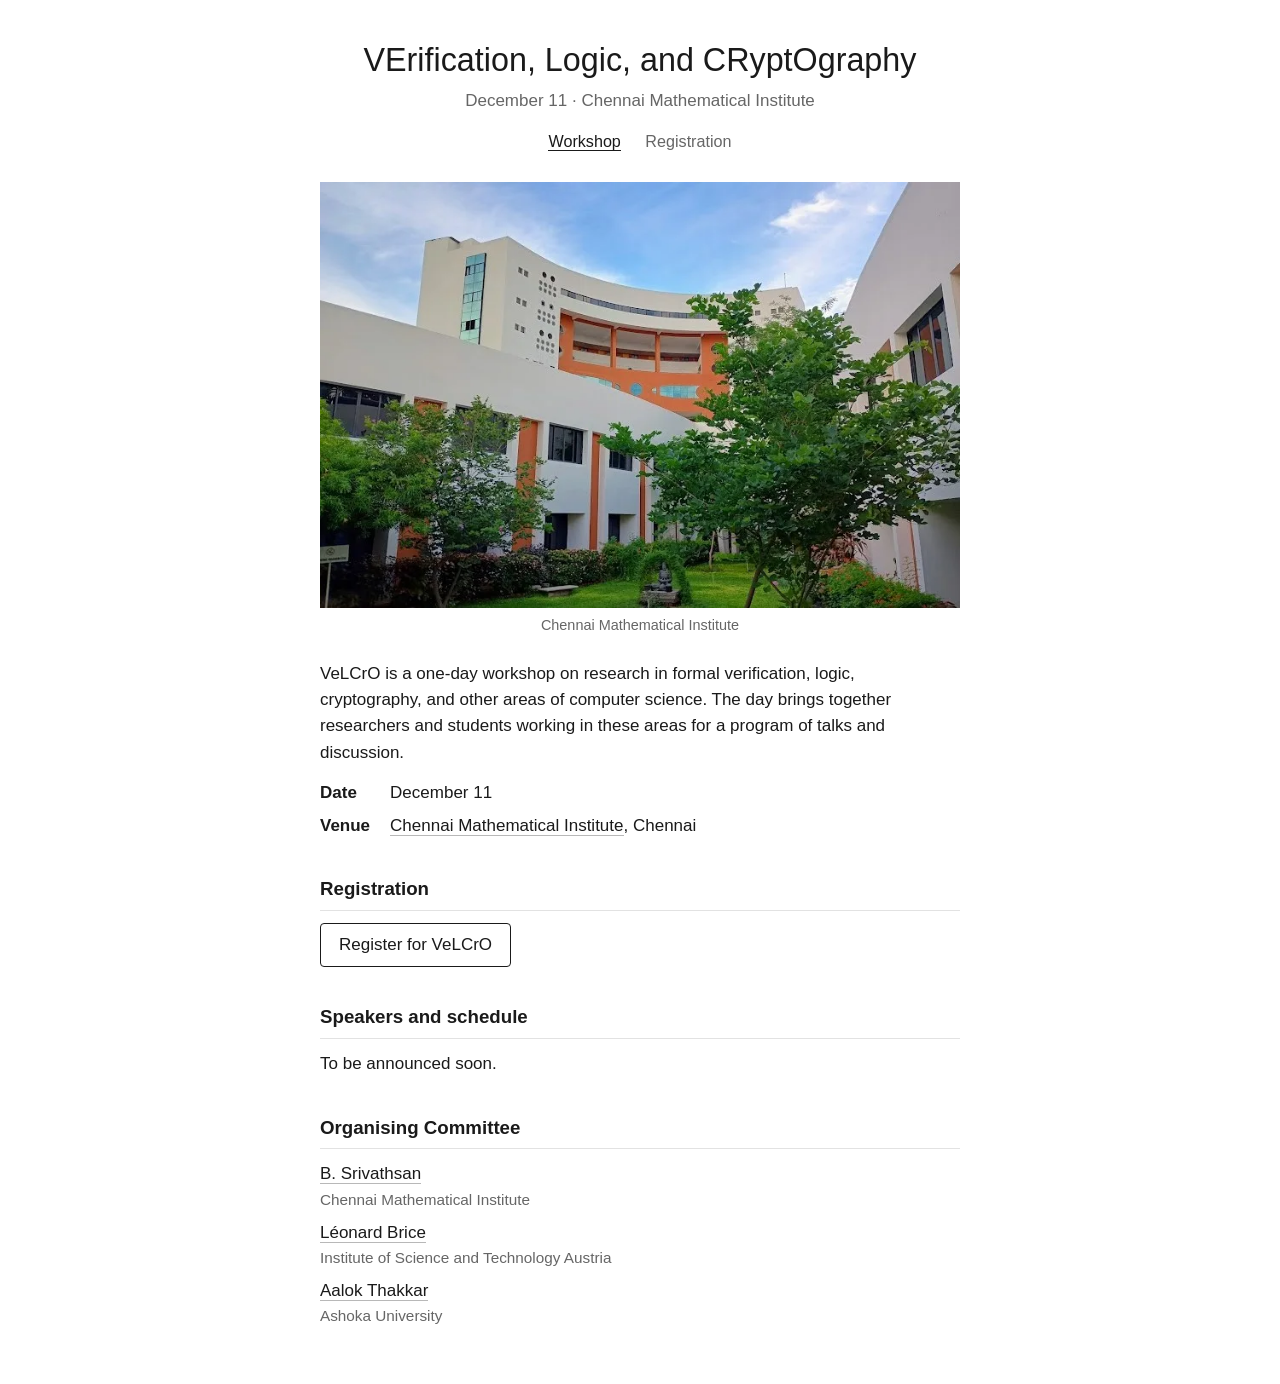
==== index.html @ 11ad5c9d "Broaden workshop description to other areas of computer science Co-Authored-By: Claude Opus 5.5 <nor" ====
<!doctype html>
<html lang="en">
  <head>
    <meta charset="UTF-8" />
    <meta name="viewport" content="width=device-width, initial-scale=1" />
    <title>VeLCrO: VErification, Logic, and CRyptOgraphy</title>
    <link rel="icon" href="data:," />
    <link rel="stylesheet" href="./webpage_files/style.css" />
  </head>

  <body>
    <div id="content">
      <header>
        <h1><a href="./index.html">VErification, Logic, and CRyptOgraphy</a></h1>
        <p class="tagline">December 11 &middot; Chennai Mathematical Institute</p>
        <nav>
          <a href="./index.html" aria-current="page">Workshop</a>
          <a href="./register.html">Registration</a>
        </nav>
      </header>

      <main>
        <figure>
          <img src="./cmi.webp" alt="Chennai Mathematical Institute" />
          <figcaption>Chennai Mathematical Institute</figcaption>
        </figure>

        <p>
          VeLCrO is a one-day workshop on research in formal verification, logic, cryptography, and
          other areas of computer science. The day brings together researchers and students working in these
          areas for a program of talks and discussion.
        </p>

        <dl class="facts">
          <dt>Date</dt>
          <dd>December 11</dd>
          <dt>Venue</dt>
          <dd><a href="https://www.cmi.ac.in" target="_blank">Chennai Mathematical Institute</a>, Chennai</dd>
        </dl>

        <h2>Registration</h2>
        <p><a class="button" href="./register.html">Register for VeLCrO</a></p>

        <h2>Speakers and schedule</h2>
        <p>To be announced soon.</p>

        <h2>Organising Committee</h2>
        <ul class="people">
          <li><a href="https://www.cmi.ac.in/~sri/" target="_blank">B. Srivathsan</a><span class="affil">Chennai Mathematical Institute</span></li>
          <li><a href="https://lnrdbrice.github.io" target="_blank">Léonard Brice</a><span class="affil">Institute of Science and Technology Austria</span></li>
          <li><a href="https://aalok-thakkar.github.io/" target="_blank">Aalok Thakkar</a><span class="affil">Ashoka University</span></li>
        </ul>
      </main>
    </div>
  </body>
</html>
---- webpage_files/style.css ----
:root {
  --text: #1a1a1a;
  --muted: #666;
  --rule: #e2e2e2;
  --link-rule: #b8b8b8;
  --link-hover: #e7eef8;
  --panel: #f5f5f5;
}

* {
  box-sizing: border-box;
}

body {
  background: #fff;
  color: var(--text);
  font-family: "Helvetica Neue", Helvetica, Arial, sans-serif;
  font-size: 17px;
  line-height: 1.55;
  margin: 0;
  padding: 0 16px;
}

#content {
  max-width: 40rem;
  margin: 0 auto;
  padding: 40px 0 48px;
}

/* Header */

header {
  text-align: center;
  margin-bottom: 28px;
}
header h1 {
  font-size: 1.9em;
  font-weight: normal;
  line-height: 1.25;
  margin: 0;
}
header h1 a {
  color: inherit;
}
.tagline {
  color: var(--muted);
  margin: 8px 0 0;
}
nav {
  margin-top: 14px;
  font-size: 0.95em;
}
nav a {
  margin: 0 10px;
  color: var(--muted);
}
nav a[aria-current="page"] {
  color: var(--text);
  border-bottom: 1px solid var(--text);
}

/* Body */

figure {
  margin: 0 0 24px;
}
figure img {
  display: block;
  width: 100%;
  height: auto;
}
figcaption {
  margin-top: 6px;
  font-size: 0.85em;
  color: var(--muted);
  text-align: center;
}

h2 {
  font-size: 1.1em;
  font-weight: bold;
  margin: 36px 0 12px;
  padding-bottom: 6px;
  border-bottom: 1px solid var(--rule);
}

p {
  margin: 0 0 14px;
}

a {
  color: var(--text);
  text-decoration: none;
}
main a {
  border-bottom: 1px solid var(--link-rule);
}
main a:hover {
  background: var(--link-hover);
}
header h1 a,
nav a {
  border-bottom: none;
}

/* Key facts */

.facts {
  display: grid;
  grid-template-columns: max-content 1fr;
  gap: 6px 20px;
  margin: 0 0 14px;
}
.facts dt {
  font-weight: bold;
}
.facts dd {
  margin: 0;
}

/* People */

.people {
  list-style: none;
  margin: 0;
  padding: 0;
}
.people li {
  margin-bottom: 8px;
}
.people .affil {
  display: block;
  color: var(--muted);
  font-size: 0.9em;
}

/* Registration */

.button {
  display: inline-block;
  padding: 8px 18px;
  border: 1px solid var(--text);
  border-radius: 4px;
}
main a.button:hover {
  background: var(--text);
  color: #fff;
}

.form {
  background: var(--panel);
  border-radius: 6px;
  padding: 8px;
  margin: 0;
}
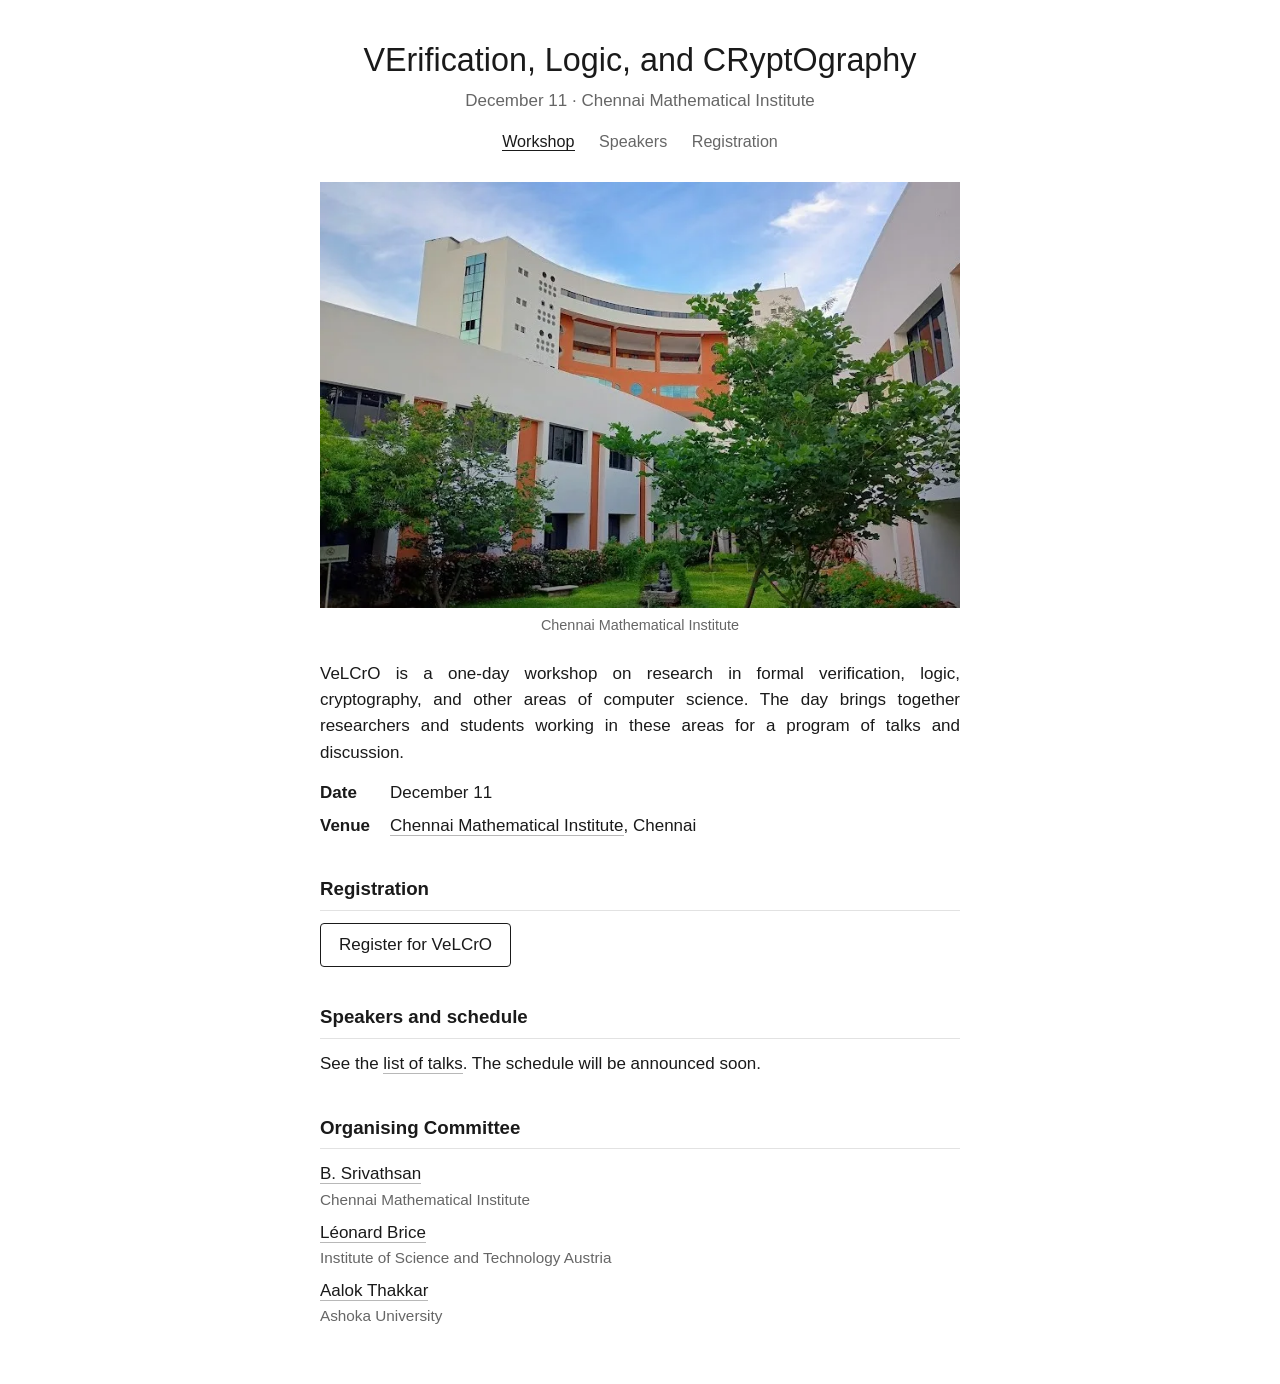
==== commit 45d31c6e: "Add speakers page with talks and abstracts List the registrants who offered talks, with titles and a" ====
--- a/index.html
+++ b/index.html
@@ -15,6 +15,7 @@
         <p class="tagline">December 11 &middot; Chennai Mathematical Institute</p>
         <nav>
           <a href="./index.html" aria-current="page">Workshop</a>
+          <a href="./speakers.html">Speakers</a>
           <a href="./register.html">Registration</a>
         </nav>
       </header>
@@ -42,7 +43,7 @@
         <p><a class="button" href="./register.html">Register for VeLCrO</a></p>
 
         <h2>Speakers and schedule</h2>
-        <p>To be announced soon.</p>
+        <p>See the <a href="./speakers.html">list of talks</a>. The schedule will be announced soon.</p>
 
         <h2>Organising Committee</h2>
         <ul class="people">
--- a/webpage_files/style.css
+++ b/webpage_files/style.css
@@ -87,6 +87,10 @@
 p {
   margin: 0 0 14px;
 }
+main p {
+  text-align: justify;
+  hyphens: auto;
+}
 
 a {
   color: var(--text);
@@ -134,6 +138,46 @@
   font-size: 0.9em;
 }
 
+/* Talks */
+
+.talk {
+  margin: 0 0 20px;
+  padding: 18px 22px;
+  background: var(--panel);
+  border-radius: 6px;
+}
+.talk h3 {
+  font-size: 1.05em;
+  line-height: 1.35;
+  margin: 0 0 4px;
+}
+.talk .speaker {
+  margin: 0 0 12px;
+  text-align: left;
+}
+.talk .speaker .affil {
+  color: var(--muted);
+  font-size: 0.9em;
+}
+.talk .speaker .affil::before {
+  content: "\00b7  ";
+}
+.talk p {
+  font-size: 0.95em;
+}
+.talk p:last-child {
+  margin-bottom: 0;
+}
+.talk .joint,
+.talk .tba {
+  color: var(--muted);
+  font-style: italic;
+}
+
+.nowrap {
+  white-space: nowrap;
+}
+
 /* Registration */
 
 .button {
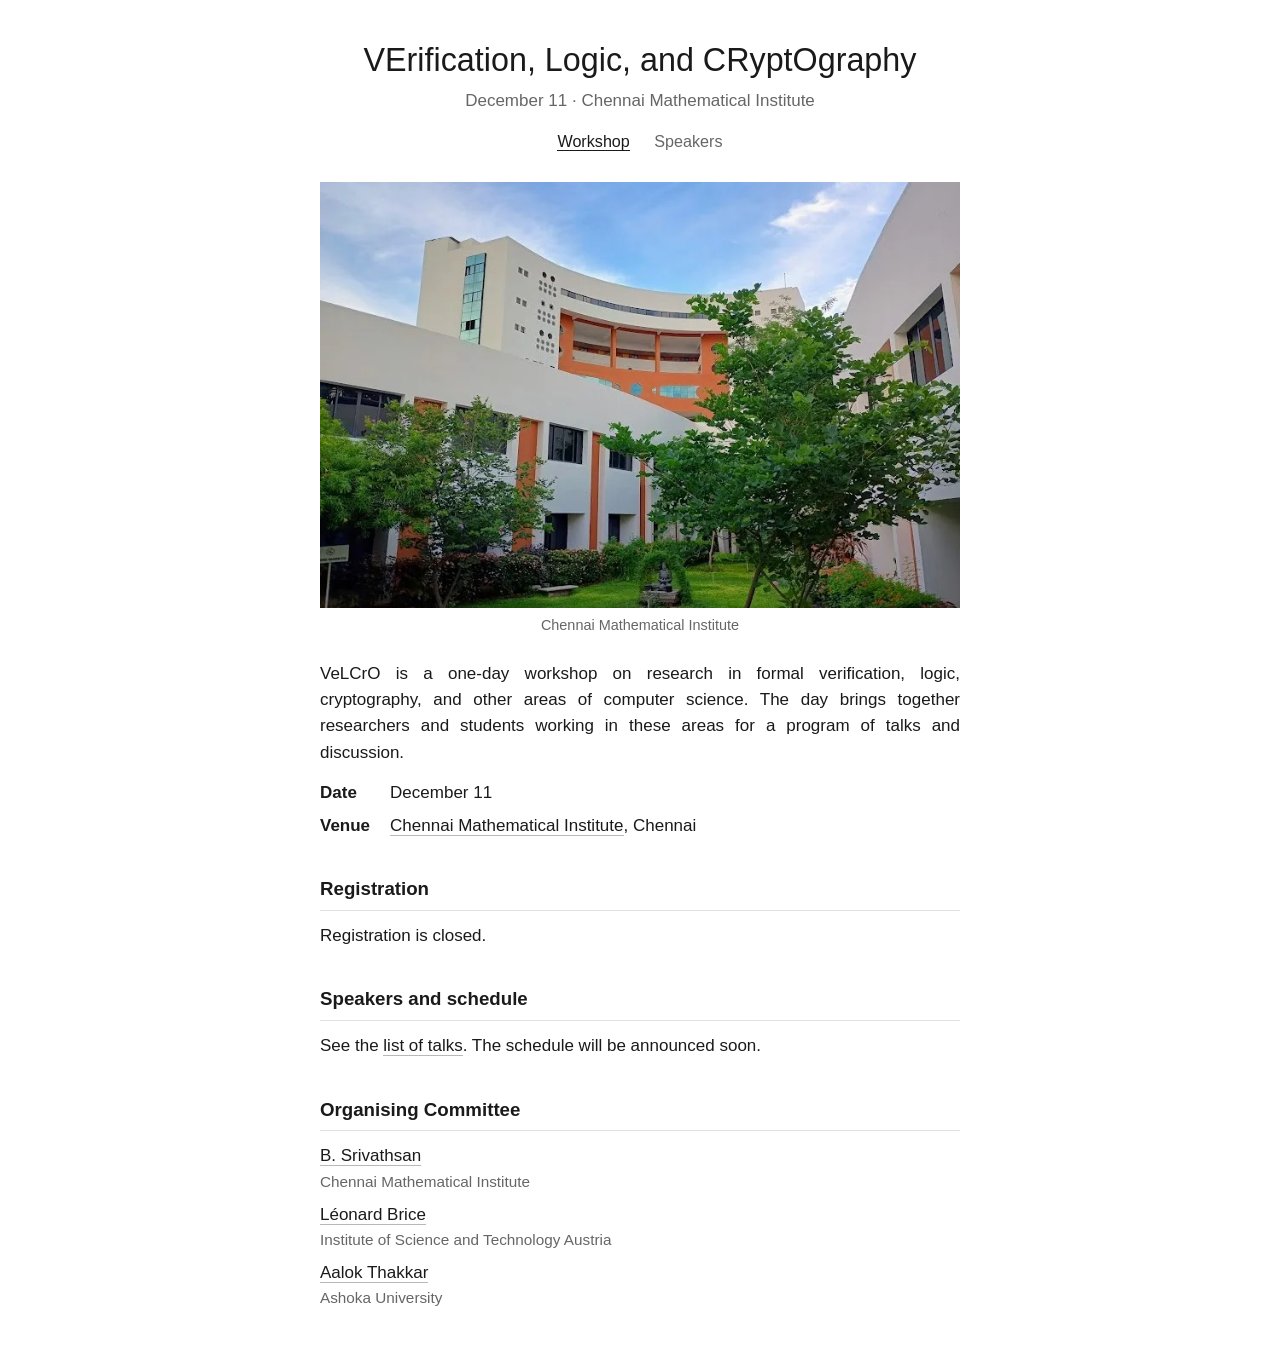
==== commit 986c705a: "Close registration and remove registration page Co-Authored-By: Claude Opus 5.5 <noreply@anthropic.c" ====
--- a/index.html
+++ b/index.html
@@ -16,7 +16,6 @@
         <nav>
           <a href="./index.html" aria-current="page">Workshop</a>
           <a href="./speakers.html">Speakers</a>
-          <a href="./register.html">Registration</a>
         </nav>
       </header>
 
@@ -40,7 +39,7 @@
         </dl>
 
         <h2>Registration</h2>
-        <p><a class="button" href="./register.html">Register for VeLCrO</a></p>
+        <p>Registration is closed.</p>
 
         <h2>Speakers and schedule</h2>
         <p>See the <a href="./speakers.html">list of talks</a>. The schedule will be announced soon.</p>
--- a/webpage_files/style.css
+++ b/webpage_files/style.css
@@ -177,23 +177,3 @@
 .nowrap {
   white-space: nowrap;
 }
-
-/* Registration */
-
-.button {
-  display: inline-block;
-  padding: 8px 18px;
-  border: 1px solid var(--text);
-  border-radius: 4px;
-}
-main a.button:hover {
-  background: var(--text);
-  color: #fff;
-}
-
-.form {
-  background: var(--panel);
-  border-radius: 6px;
-  padding: 8px;
-  margin: 0;
-}
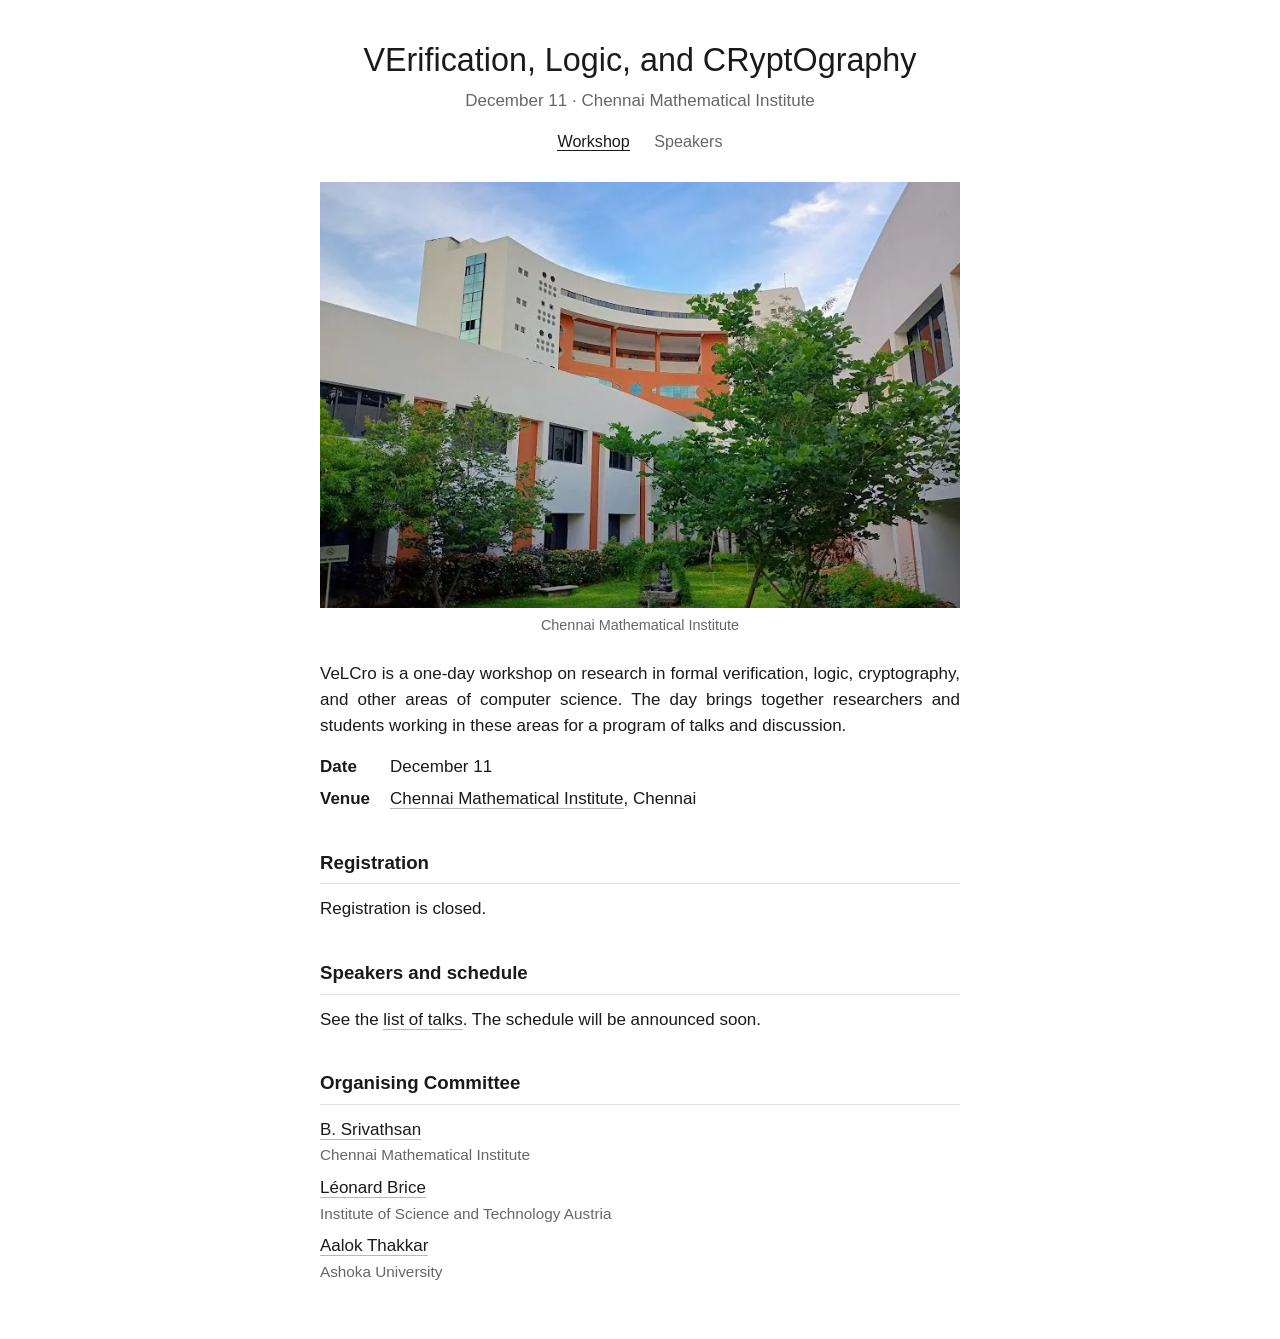
==== commit d07ecac2: "Spell workshop name as VeLCro Co-Authored-By: Claude Opus 5.5 <noreply@anthropic.com>" ====
--- a/index.html
+++ b/index.html
@@ -3,7 +3,7 @@
   <head>
     <meta charset="UTF-8" />
     <meta name="viewport" content="width=device-width, initial-scale=1" />
-    <title>VeLCrO: VErification, Logic, and CRyptOgraphy</title>
+    <title>VeLCro: VErification, Logic, and CRyptOgraphy</title>
     <link rel="icon" href="data:," />
     <link rel="stylesheet" href="./webpage_files/style.css" />
   </head>
@@ -26,7 +26,7 @@
         </figure>
 
         <p>
-          VeLCrO is a one-day workshop on research in formal verification, logic, cryptography, and
+          VeLCro is a one-day workshop on research in formal verification, logic, cryptography, and
           other areas of computer science. The day brings together researchers and students working in these
           areas for a program of talks and discussion.
         </p>
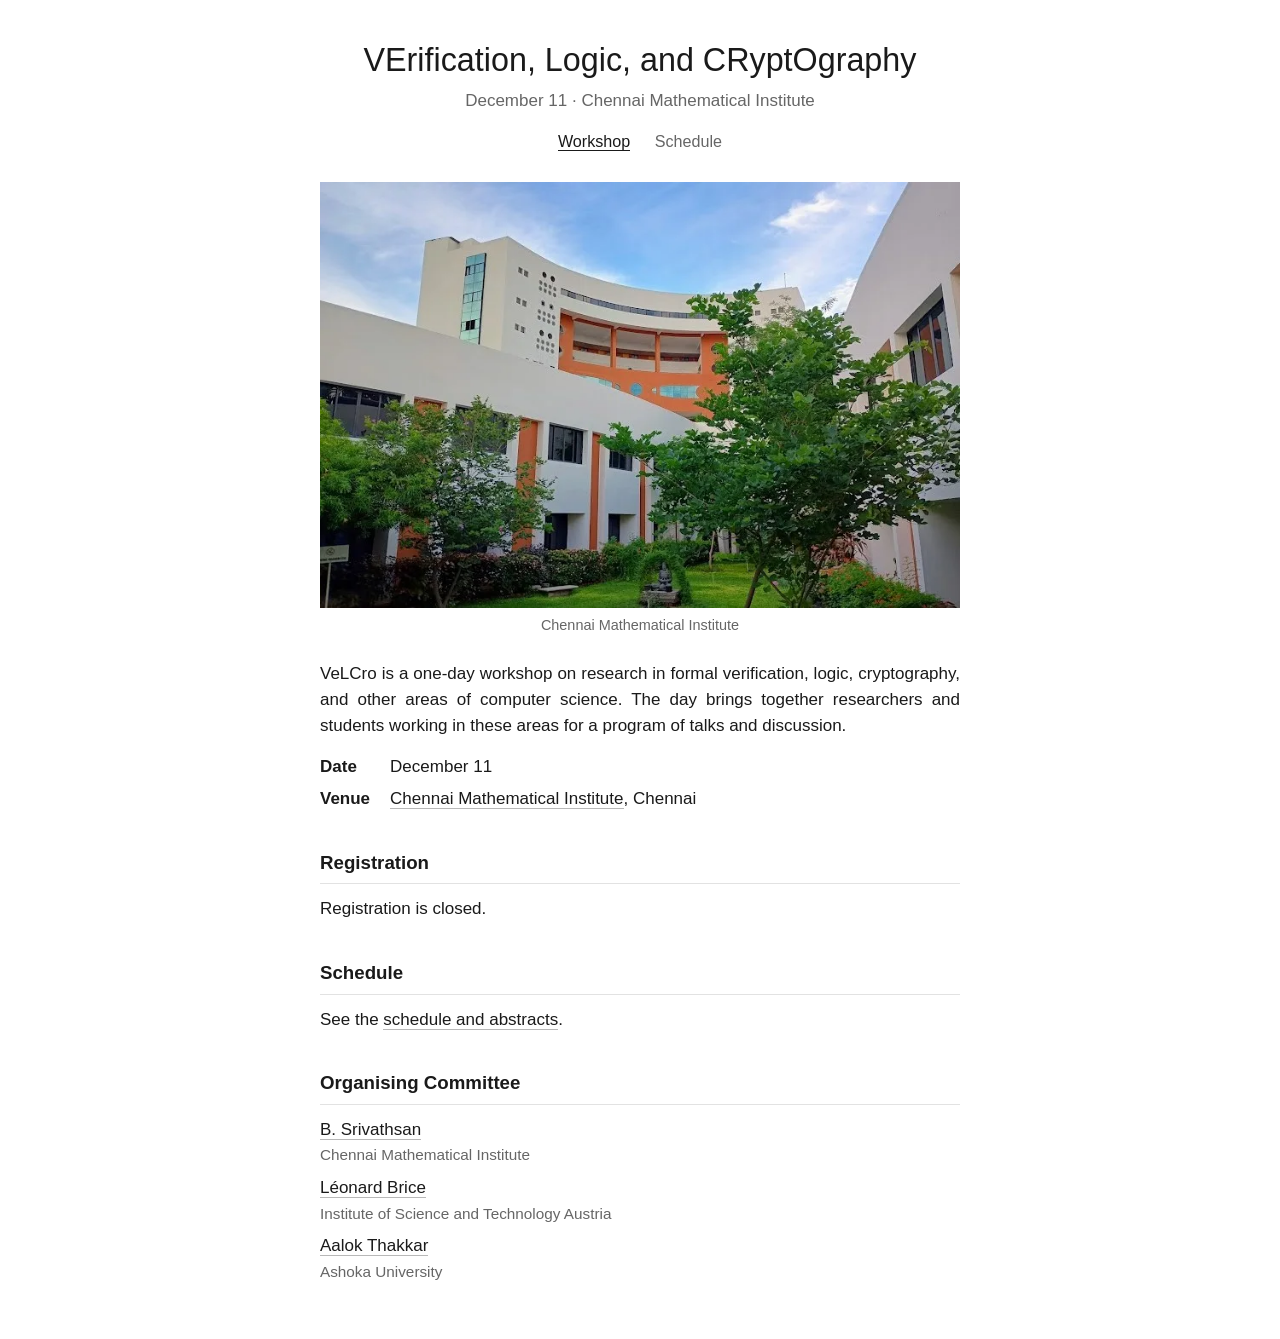
==== commit a1ff4a4c: "Replace speakers page with schedule Show the day's timetable with abstracts that open when a talk ti" ====
--- a/index.html
+++ b/index.html
@@ -15,7 +15,7 @@
         <p class="tagline">December 11 &middot; Chennai Mathematical Institute</p>
         <nav>
           <a href="./index.html" aria-current="page">Workshop</a>
-          <a href="./speakers.html">Speakers</a>
+          <a href="./schedule.html">Schedule</a>
         </nav>
       </header>
 
@@ -41,8 +41,8 @@
         <h2>Registration</h2>
         <p>Registration is closed.</p>
 
-        <h2>Speakers and schedule</h2>
-        <p>See the <a href="./speakers.html">list of talks</a>. The schedule will be announced soon.</p>
+        <h2>Schedule</h2>
+        <p>See the <a href="./schedule.html">schedule and abstracts</a>.</p>
 
         <h2>Organising Committee</h2>
         <ul class="people">
--- a/webpage_files/style.css
+++ b/webpage_files/style.css
@@ -138,38 +138,70 @@
   font-size: 0.9em;
 }
 
-/* Talks */
-
-.talk {
-  margin: 0 0 20px;
-  padding: 18px 22px;
-  background: var(--panel);
-  border-radius: 6px;
+/* Schedule */
+
+.talk,
+.slot {
+  display: grid;
+  grid-template-columns: 6.5em 1fr;
+  margin: 0;
+  padding: 10px 0;
+  border-bottom: 1px solid var(--rule);
+  text-align: left;
+}
+.slot {
+  color: var(--muted);
+}
+.time {
+  color: var(--muted);
+  font-size: 0.9em;
+  font-variant-numeric: tabular-nums;
+}
+.talk .time {
+  margin: 0;
+  text-align: left;
+  line-height: 1.7;
 }
 .talk h3 {
-  font-size: 1.05em;
+  font-size: 1em;
+  font-weight: normal;
   line-height: 1.35;
-  margin: 0 0 4px;
+  margin: 0;
 }
 .talk .speaker {
-  margin: 0 0 12px;
+  display: block;
+  margin: 0;
+  color: var(--muted);
+  font-size: 0.9em;
   text-align: left;
-}
-.talk .speaker .affil {
-  color: var(--muted);
-  font-size: 0.9em;
 }
 .talk .speaker .affil::before {
   content: "\00b7  ";
 }
+.talk > .speaker,
+.talk > h3 {
+  grid-column: 2;
+}
+.talk > .time {
+  grid-row: 1 / span 2;
+}
+.talk summary {
+  cursor: pointer;
+  list-style: none;
+}
+.talk summary::-webkit-details-marker {
+  display: none;
+}
+.talk summary:hover h3 {
+  background: var(--link-hover);
+}
+.talk details[open] summary {
+  margin-bottom: 10px;
+}
 .talk p {
   font-size: 0.95em;
 }
-.talk p:last-child {
-  margin-bottom: 0;
-}
-.talk .joint,
-.talk .tba {
+.talk .joint {
   color: var(--muted);
   font-style: italic;
 }
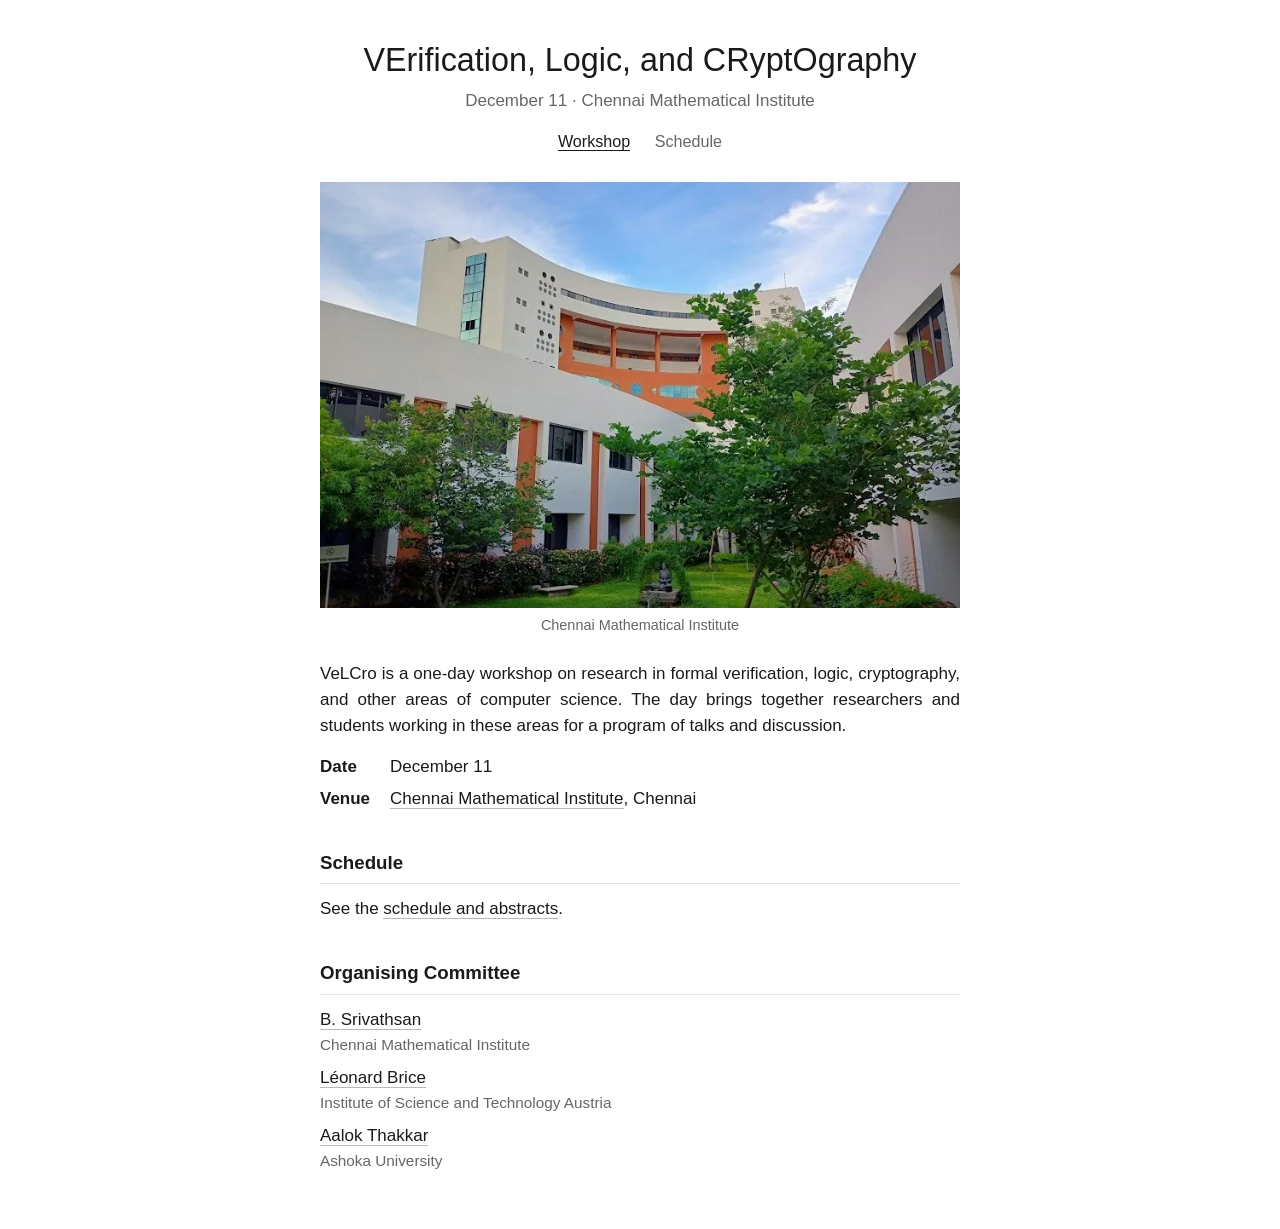
==== commit 3d535a71: "Remove registration section from main page Co-Authored-By: Claude Opus 5.5 <noreply@anthropic.com>" ====
--- a/index.html
+++ b/index.html
@@ -38,9 +38,6 @@
           <dd><a href="https://www.cmi.ac.in" target="_blank">Chennai Mathematical Institute</a>, Chennai</dd>
         </dl>
 
-        <h2>Registration</h2>
-        <p>Registration is closed.</p>
-
         <h2>Schedule</h2>
         <p>See the <a href="./schedule.html">schedule and abstracts</a>.</p>
 
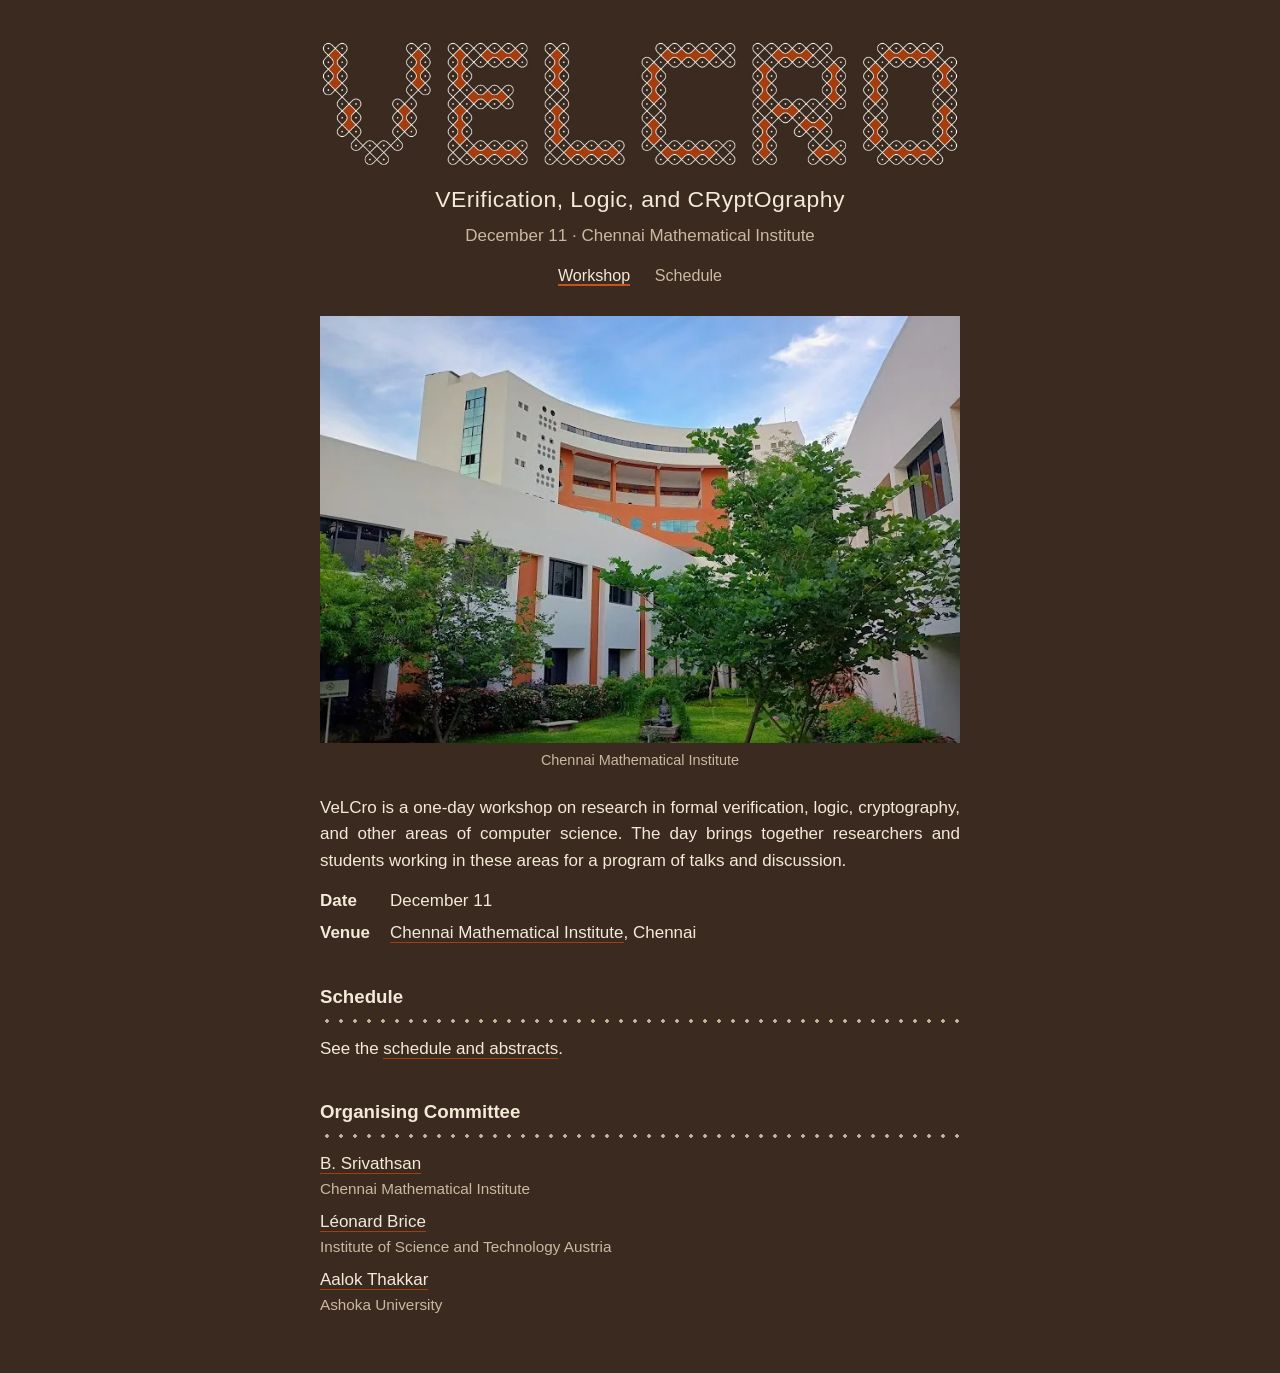
==== commit 3e37784d: "Add kolam banner and brown colour scheme" ====
--- a/index.html
+++ b/index.html
@@ -11,7 +11,8 @@
   <body>
     <div id="content">
       <header>
-        <h1><a href="./index.html">VErification, Logic, and CRyptOgraphy</a></h1>
+        <a class="logo" href="./index.html"><img src="./webpage_files/velcro-kolam.webp" alt="VeLCro" width="2000" height="396" /></a>
+        <h1>VErification, Logic, and CRyptOgraphy</h1>
         <p class="tagline">December 11 &middot; Chennai Mathematical Institute</p>
         <nav>
           <a href="./index.html" aria-current="page">Workshop</a>
--- a/webpage_files/style.css
+++ b/webpage_files/style.css
@@ -1,10 +1,12 @@
 :root {
-  --text: #1a1a1a;
-  --muted: #666;
-  --rule: #e2e2e2;
-  --link-rule: #b8b8b8;
-  --link-hover: #e7eef8;
-  --panel: #f5f5f5;
+  --bg: #3a2a1f;
+  --text: #f3ead8;
+  --muted: #c9b9a0;
+  --accent: #c2541f;
+  --rule: #5a4434;
+  --link-rule: #a43e0f;
+  --link-hover: #4d3828;
+  --panel: #45332a;
 }
 
 * {
@@ -12,7 +14,7 @@
 }
 
 body {
-  background: #fff;
+  background: var(--bg);
   color: var(--text);
   font-family: "Helvetica Neue", Helvetica, Arial, sans-serif;
   font-size: 17px;
@@ -33,14 +35,26 @@
   text-align: center;
   margin-bottom: 28px;
 }
+.logo,
+.logo:hover {
+  border: none;
+  background: none;
+}
+.logo {
+  display: block;
+  margin: 0 0 18px;
+}
+.logo img {
+  display: block;
+  width: 100%;
+  height: auto;
+}
 header h1 {
-  font-size: 1.9em;
+  font-size: 1.35em;
   font-weight: normal;
-  line-height: 1.25;
-  margin: 0;
-}
-header h1 a {
-  color: inherit;
+  letter-spacing: 0.02em;
+  line-height: 1.3;
+  margin: 0;
 }
 .tagline {
   color: var(--muted);
@@ -56,7 +70,7 @@
 }
 nav a[aria-current="page"] {
   color: var(--text);
-  border-bottom: 1px solid var(--text);
+  border-bottom: 2px solid var(--accent);
 }
 
 /* Body */
@@ -80,8 +94,9 @@
   font-size: 1.1em;
   font-weight: bold;
   margin: 36px 0 12px;
-  padding-bottom: 6px;
-  border-bottom: 1px solid var(--rule);
+  padding-bottom: 12px;
+  /* a row of kolam dots */
+  background: radial-gradient(circle, var(--muted) 1.5px, transparent 2px) left bottom / 14px 6px repeat-x;
 }
 
 p {
@@ -102,7 +117,6 @@
 main a:hover {
   background: var(--link-hover);
 }
-header h1 a,
 nav a {
   border-bottom: none;
 }
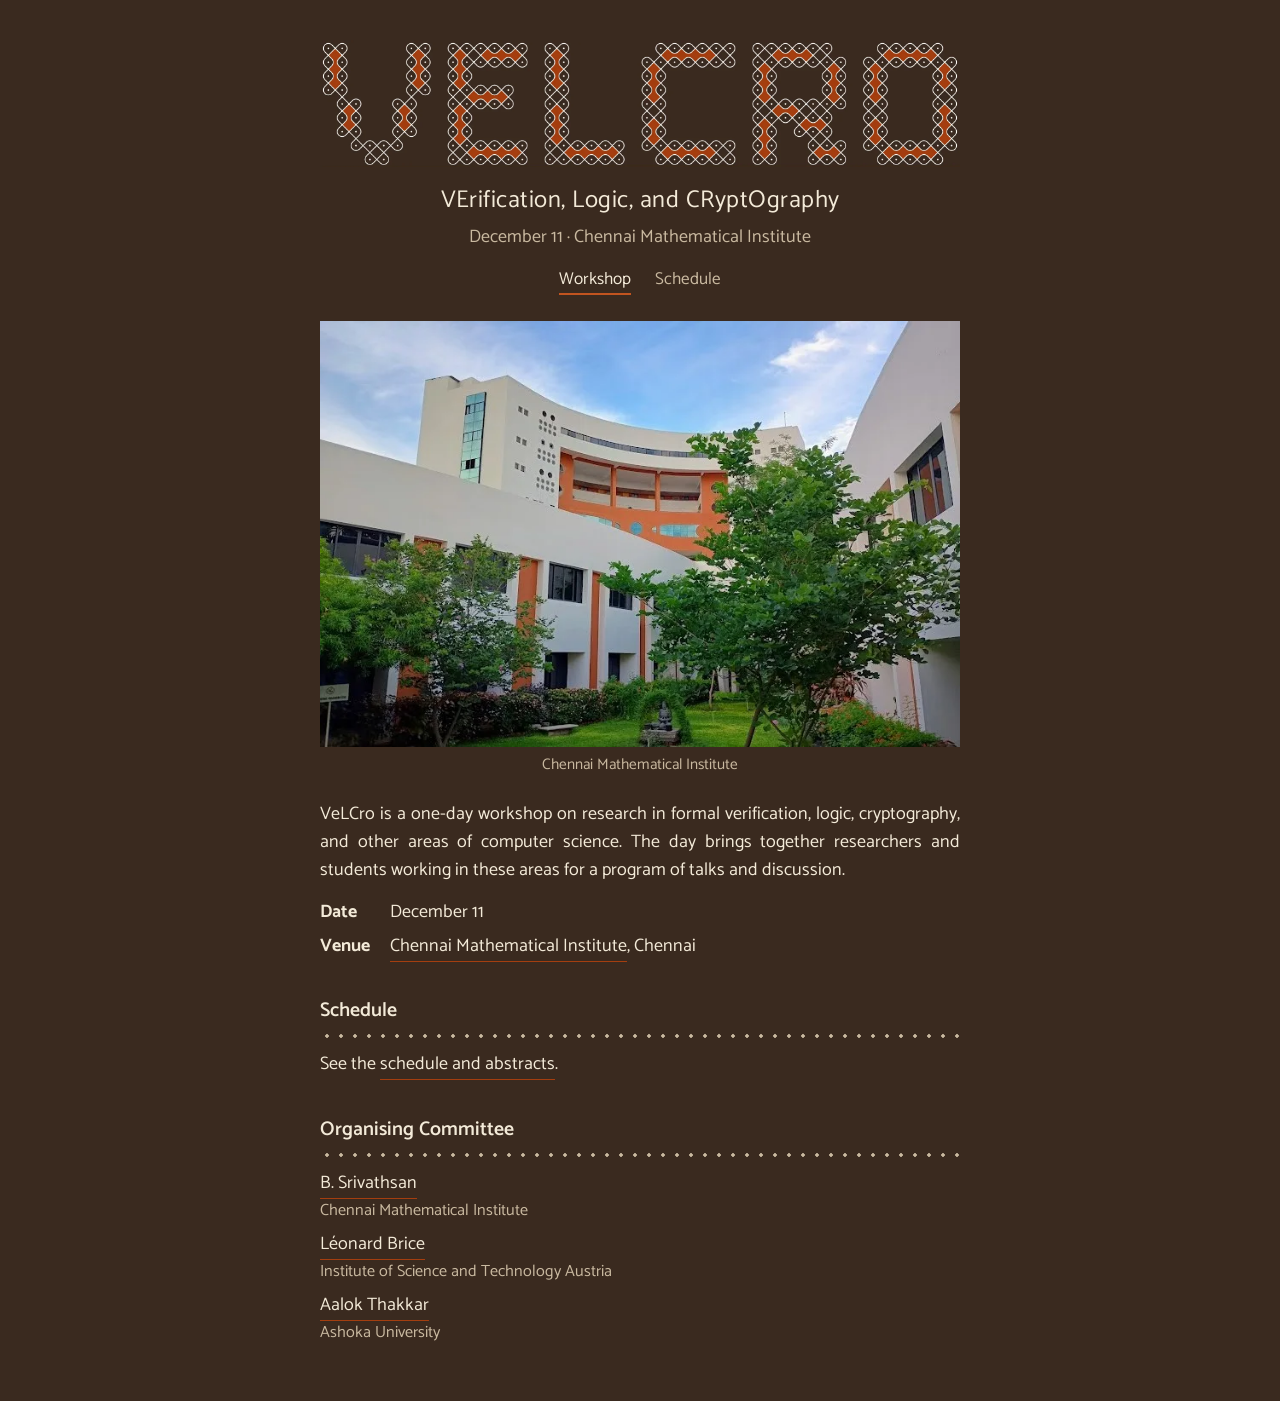
==== commit 11c4bbcc: "Use Catamaran font" ====
--- a/index.html
+++ b/index.html
@@ -5,6 +5,9 @@
     <meta name="viewport" content="width=device-width, initial-scale=1" />
     <title>VeLCro: VErification, Logic, and CRyptOgraphy</title>
     <link rel="icon" href="data:," />
+    <link rel="preconnect" href="https://fonts.googleapis.com" />
+    <link rel="preconnect" href="https://fonts.gstatic.com" crossorigin />
+    <link rel="stylesheet" href="https://fonts.googleapis.com/css2?family=Catamaran:wght@400;600&display=swap" />
     <link rel="stylesheet" href="./webpage_files/style.css" />
   </head>
 
--- a/webpage_files/style.css
+++ b/webpage_files/style.css
@@ -16,8 +16,8 @@
 body {
   background: var(--bg);
   color: var(--text);
-  font-family: "Helvetica Neue", Helvetica, Arial, sans-serif;
-  font-size: 17px;
+  font-family: "Catamaran", "Helvetica Neue", Helvetica, Arial, sans-serif;
+  font-size: 18px;
   line-height: 1.55;
   margin: 0;
   padding: 0 16px;
@@ -92,7 +92,7 @@
 
 h2 {
   font-size: 1.1em;
-  font-weight: bold;
+  font-weight: 600;
   margin: 36px 0 12px;
   padding-bottom: 12px;
   /* a row of kolam dots */
